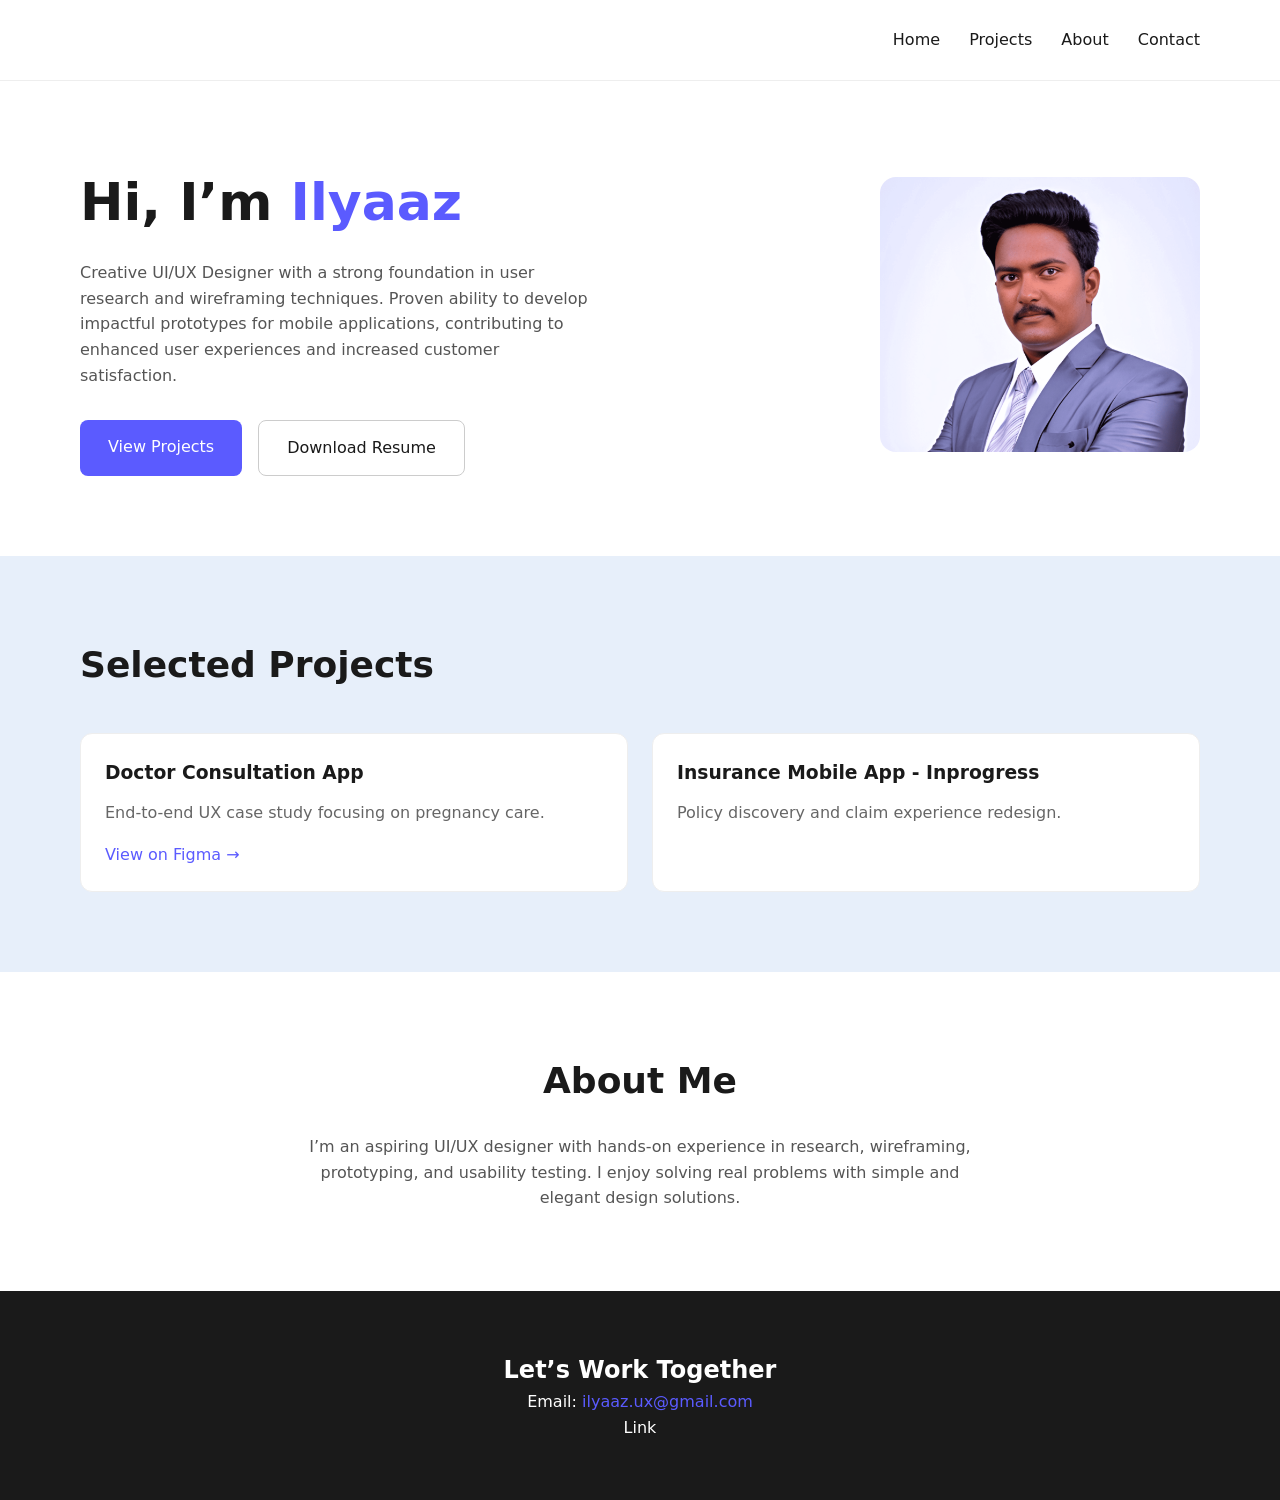
==== index.html @ bba605b6 "Add files via upload" ====
<!DOCTYPE html>
<html lang="en">
<head>
  <meta charset="UTF-8" />
  <meta name="viewport" content="width=device-width, initial-scale=1.0" />
  <title>Syed | UI/UX Designer</title>
  <link rel="stylesheet" href="index.css" />
</head>
<body>

  <!-- ===== NAVBAR ===== -->
  <header class="navbar">
    <div class="logo"> 

    <a href="my pic.png"> </a>      
    </div>
    <nav>
      <a href="#home">Home</a>
      <a href="#projects">Projects</a>
      <a href="#about">About</a>
      <a href="#contact">Contact</a>
    </nav>
  </header>

  <!-- ===== HERO ===== -->
  <section class="hero" id="home">
    <div class="hero-text">
      <h1>Hi, I’m <span>Ilyaaz</span></h1>
      <p>
        Creative UI/UX Designer with a strong foundation in user research and wireframing techniques. Proven ability to develop impactful prototypes for mobile applications, contributing to enhanced user experiences and increased customer satisfaction.
      </p>

      <div class="buttons">
        <a href="#projects" class="btn primary">View Projects</a>
        <a href="Ilyaaz-UXDesign-Resume.pdf" download class="btn secondary">Download Resume</a>
      </div>
    </div>

    <div class="hero-image">
      <img src="my pic.png" alt="Syed UI UX Designer">
    </div>
  </section>

  <!-- ===== PROJECTS ===== -->
  <section class="projects" id="projects">
    <h2>Selected Projects</h2>

    <div class="project-grid">
      <div class="project-card">
        <h3>Doctor Consultation App</h3>
        <p>End-to-end UX case study focusing on pregnancy care.</p>
        <a href="https://www.figma.com/design/pdJZaGy9d490hqopwd2ij5/New-Project?node-id=5636-28249&t=AOqD448V68WaPfXi-1" target="_blank">View on Figma →</a>
      </div>

      <div class="project-card">
        <h3>Insurance Mobile App - Inprogress</h3>
        <p>Policy discovery and claim experience redesign.</p>
      </div>

    </div>
  </section>

  <!-- ===== ABOUT ===== -->
  <section class="about" id="about">
    <h2>About Me</h2>
    <p>
      I’m an aspiring UI/UX designer with hands-on experience in research,
      wireframing, prototyping, and usability testing. I enjoy solving real
      problems with simple and elegant design solutions.
    </p>
  </section>

  <!-- ===== CONTACT ===== -->
  <footer class="contact" id="contact">
    <h2>Let’s Work Together</h2>
    <p>Email: <a href="mailto:syed@email.com">ilyaaz.ux@gmail.com</a></p>
    <p>Link</p>
  </footer>

</body>
</html>
---- index.css ----
/* ===== RESET ===== */
* {
  margin: 0;
  padding: 0;
  box-sizing: border-box;
  font-family: "Inter", system-ui, sans-serif;
}

body {
  background: #ffffff;
  color: #1a1a1a;
  line-height: 1.6;
}

/* ===== NAVBAR ===== */
.navbar {
  display: flex;
  justify-content: space-between;
  align-items: center;
  padding: 24px 80px;
  border-bottom: 1px solid #eee;
}

.logo {
  font-weight: 700;
  font-size: 20px;
}

.navbar a {
  margin-left: 24px;
  text-decoration: none;
  color: #1a1a1a;
  font-weight: 500;
}

/* ===== HERO ===== */
.hero {
  display: flex;
  align-items: center;
  justify-content: space-between;
  padding: 80px;
  gap: 60px;
}

.hero-text {
  max-width: 520px;
}

.hero-text h1 {
  font-size: 52px;
  margin-bottom: 16px;
}

.hero-text span {
  color: #5b5bff;
}

.hero-text p {
  color: #555;
  margin-bottom: 32px;
}

/* Buttons */
.buttons {
  display: flex;
  gap: 16px;
}

.btn {
  padding: 14px 28px;
  border-radius: 8px;
  text-decoration: none;
  font-weight: 500;
}

.primary {
  background: #5b5bff;
  color: #fff;
}

.secondary {
  border: 1px solid #ccc;
  color: #1a1a1a;
}

/* Hero Image */
.hero-image img {
  width: 320px;
  border-radius: 16px;
}

/* ===== PROJECTS ===== */
.projects {
  padding: 80px;
  background: #E7EFFA;
}

.projects h2 {
  font-size: 36px;
  margin-bottom: 40px;
}

.project-grid {
  display: grid;
  grid-template-columns: repeat(auto-fit, minmax(260px, 1fr));
  gap: 24px;
}

.project-card{
  background: #fff;
  padding: 24px;
  border-radius: 12px;
  border: 1px solid #eee;
}

.project-card h3 {
  margin-bottom: 12px;
}

.project-card p {
  color: #666;
  margin-bottom: 16px;
}

.project-card a {
  text-decoration: none;
  color: #5b5bff;
  font-weight: 500;
}

/* ===== ABOUT ===== */
.about {
  padding: 80px;
  text-align: center;
}

.about h2 {
  font-size: 36px;
  margin-bottom: 24px;
}

.about p {
  max-width: 700px;
  margin: auto;
  color: #555;
}

/* ===== CONTACT ===== */
.contact {
  padding: 60px;
  background: #1a1a1a;
  color: #fff;
  text-align: center;
}

.contact a {
  color: #5b5bff;
  text-decoration: none;
}

/* ===== RESPONSIVE ===== */
@media (max-width: 900px) {
  .hero {
    flex-direction: column-reverse;
    text-align: center;
  }

  .navbar {
    padding: 24px;
  }

  .hero,
  .projects,
  .about {
    padding: 60px 24px;
  }
}
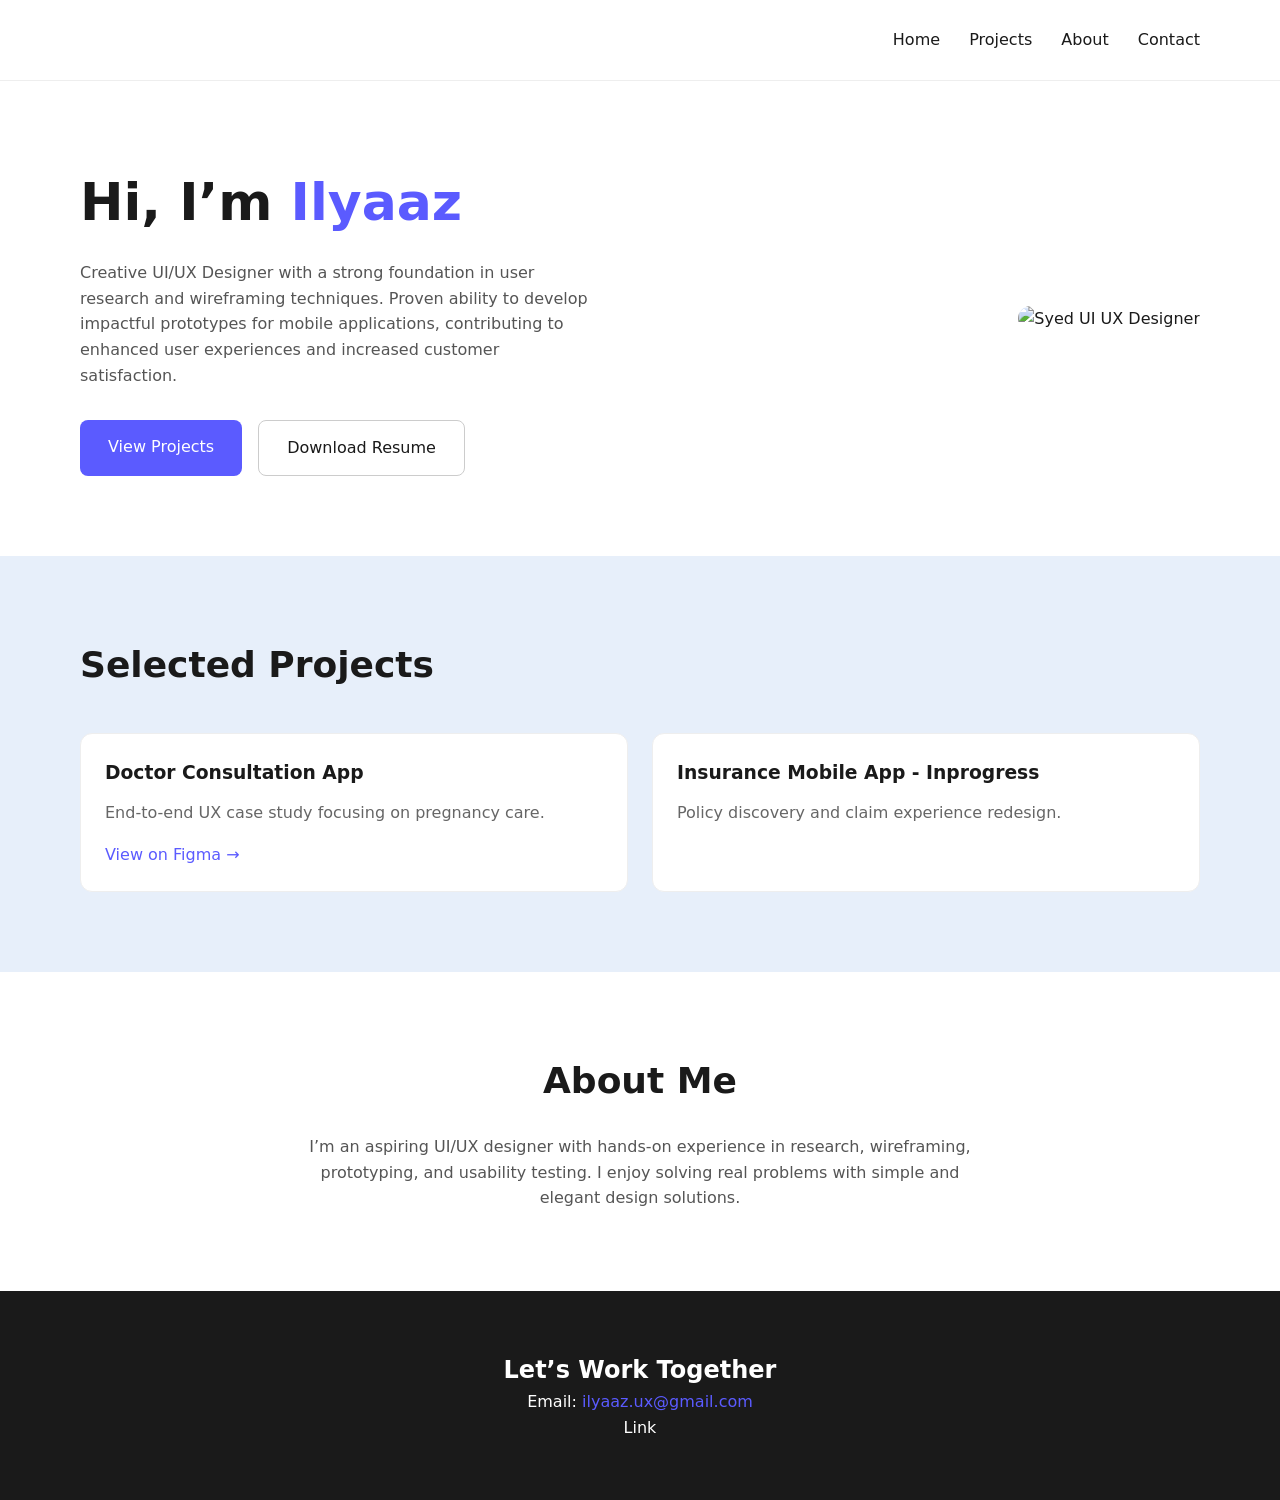
==== commit fef5c9da: "Add files via upload" ====
--- a/index.html
+++ b/index.html
@@ -12,7 +12,7 @@
   <header class="navbar">
     <div class="logo"> 
 
-    <a href="my pic.png"> </a>      
+    <a href="TRANSPARENTPIC.png"> </a>      
     </div>
     <nav>
       <a href="#home">Home</a>
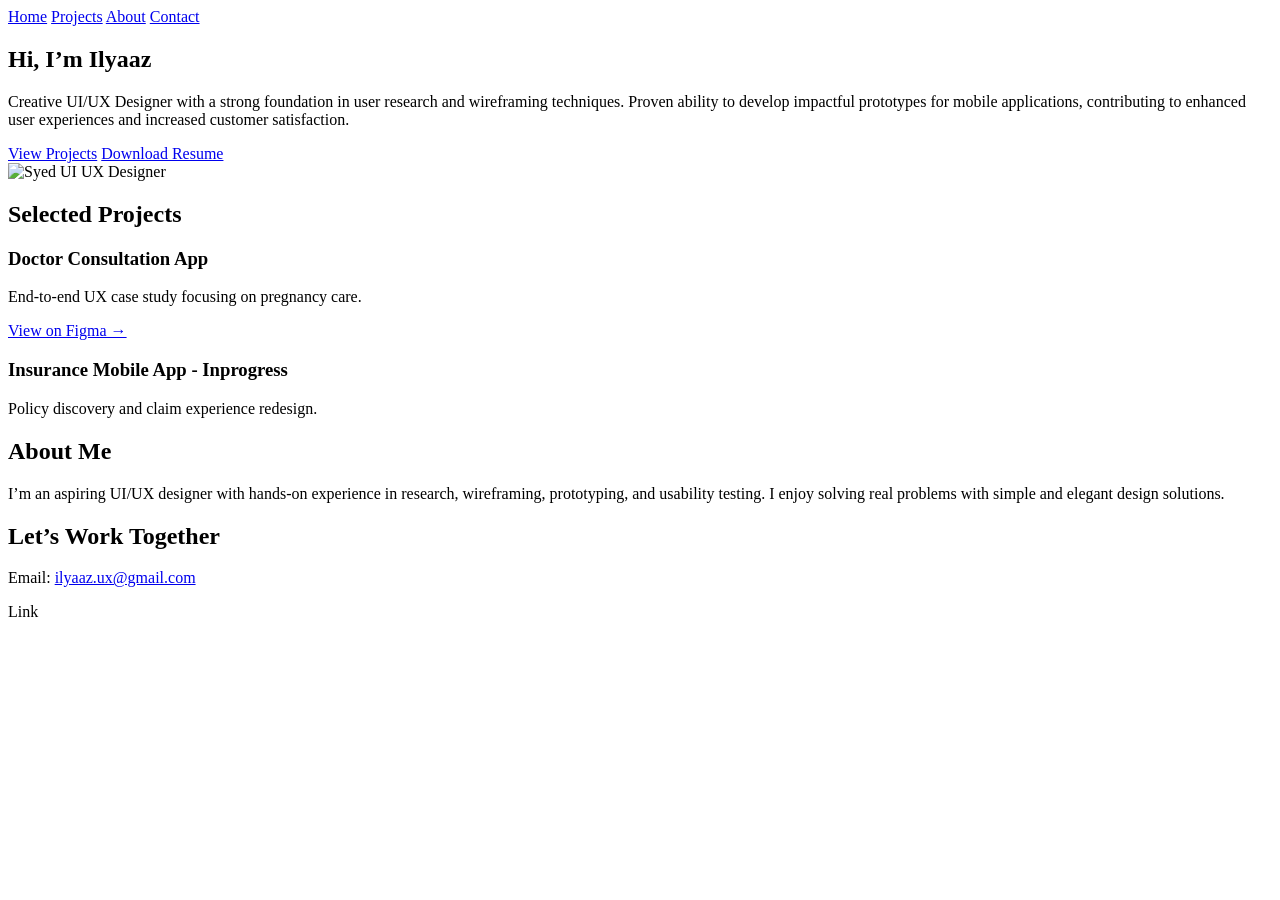
==== commit 84f1c6ee: "Add files via upload" ====
--- a/index.html
+++ b/index.html
@@ -4,7 +4,9 @@
   <meta charset="UTF-8" />
   <meta name="viewport" content="width=device-width, initial-scale=1.0" />
   <title>Syed | UI/UX Designer</title>
-  <link rel="stylesheet" href="index.css" />
+<!--<link rel="stylesheet" href="index.css" />--> 
+  <link rel="stylesheet" href="https://ilyaazdesign.com/css/main.css">
+
 </head>
 <body>
 
@@ -12,7 +14,7 @@
   <header class="navbar">
     <div class="logo"> 
 
-    <a href="TRANSPARENTPIC.png"> </a>      
+    <a href="myphoto.png"> </a>      
     </div>
     <nav>
       <a href="#home">Home</a>
@@ -32,12 +34,12 @@
 
       <div class="buttons">
         <a href="#projects" class="btn primary">View Projects</a>
-        <a href="Ilyaaz-UXDesign-Resume.pdf" download class="btn secondary">Download Resume</a>
+        <a href="Ilyaaz_resume.pdf" download class="btn secondary">Download Resume</a>
       </div>
     </div>
 
     <div class="hero-image">
-      <img src="my pic.png" alt="Syed UI UX Designer">
+      <img src="myphoto.png" alt="Syed UI UX Designer">
     </div>
   </section>
 
--- a/index.css
+++ b/index.css
@@ -7,8 +7,8 @@
 }
 
 body {
-  background: #ffffff;
-  color: #1a1a1a;
+  background: #BBB0A9;
+  color: #ffffff;
   line-height: 1.6;
 }
 
@@ -29,7 +29,7 @@
 .navbar a {
   margin-left: 24px;
   text-decoration: none;
-  color: #1a1a1a;
+  color: #ffffff;
   font-weight: 500;
 }
 
@@ -52,11 +52,11 @@
 }
 
 .hero-text span {
-  color: #5b5bff;
+  color: #664C35;
 }
 
 .hero-text p {
-  color: #555;
+  color: #ffffff;
   margin-bottom: 32px;
 }
 
@@ -74,13 +74,13 @@
 }
 
 .primary {
-  background: #5b5bff;
+  background: #664C35;
   color: #fff;
 }
 
 .secondary {
   border: 1px solid #ccc;
-  color: #1a1a1a;
+  color: #ffffff;
 }
 
 /* Hero Image */
@@ -92,7 +92,7 @@
 /* ===== PROJECTS ===== */
 .projects {
   padding: 80px;
-  background: #E7EFFA;
+  background: #EEE6E6;
 }
 
 .projects h2 {
@@ -107,10 +107,11 @@
 }
 
 .project-card{
-  background: #fff;
+  background: #CCBEB1;
   padding: 24px;
   border-radius: 12px;
-  border: 1px solid #eee;
+  border: 1px solid #;
+  color:#664C35;
 }
 
 .project-card h3 {
@@ -118,13 +119,13 @@
 }
 
 .project-card p {
-  color: #666;
+  color: #000000;
   margin-bottom: 16px;
 }
 
 .project-card a {
   text-decoration: none;
-  color: #5b5bff;
+  color: #2FC414;
   font-weight: 500;
 }
 
@@ -142,19 +143,19 @@
 .about p {
   max-width: 700px;
   margin: auto;
-  color: #555;
+  color: #ffffff;
 }
 
 /* ===== CONTACT ===== */
 .contact {
   padding: 60px;
-  background: #1a1a1a;
+  background: #000000;
   color: #fff;
   text-align: center;
 }
 
 .contact a {
-  color: #5b5bff;
+  color: #2FC414;
   text-decoration: none;
 }
 
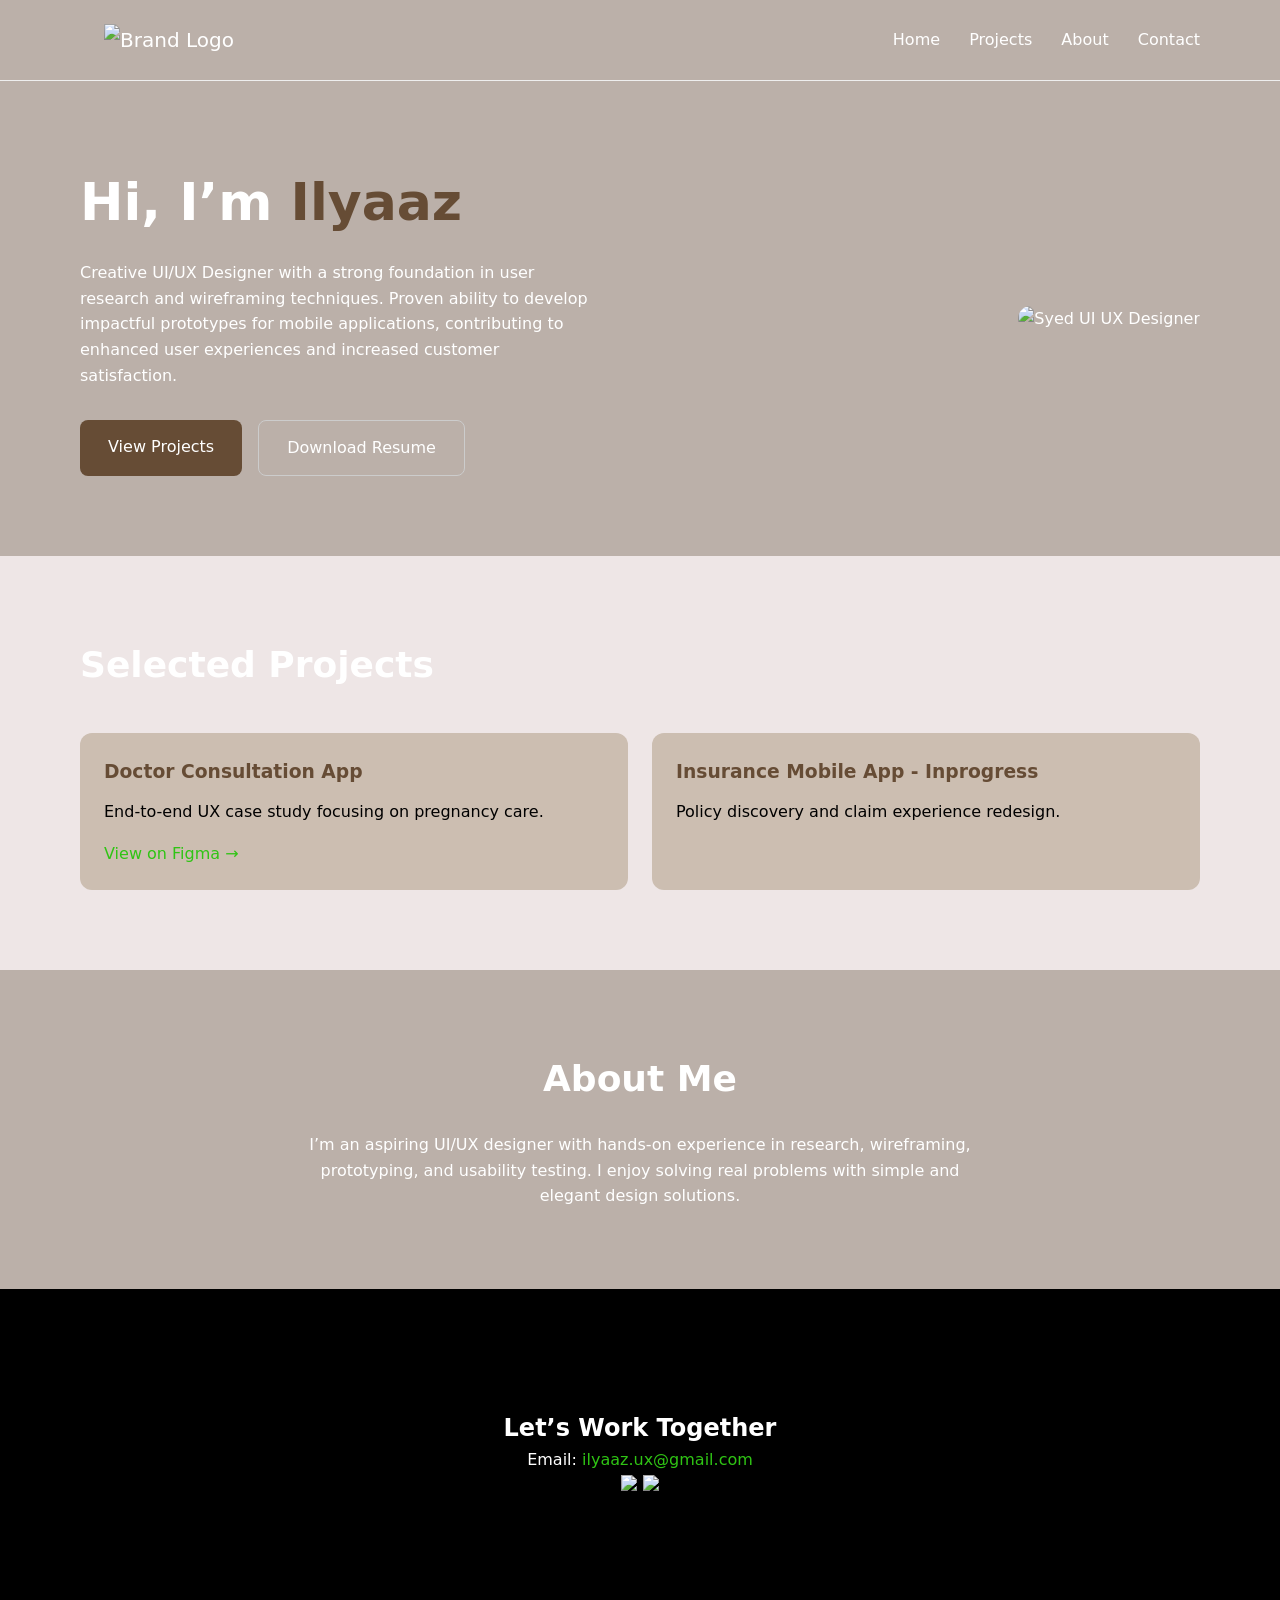
==== commit adf8fd16: "Add files via upload" ====
--- a/index.html
+++ b/index.html
@@ -3,26 +3,43 @@
 <head>
   <meta charset="UTF-8" />
   <meta name="viewport" content="width=device-width, initial-scale=1.0" />
-  <title>Syed | UI/UX Designer</title>
-<!--<link rel="stylesheet" href="index.css" />--> 
-  <link rel="stylesheet" href="https://ilyaazdesign.com/css/main.css">
+  <title>Ilyaaz Design</title>
+  <link rel="stylesheet" href="index.css" />
 
 </head>
 <body>
 
-  <!-- ===== NAVBAR ===== -->
-  <header class="navbar">
-    <div class="logo"> 
+   
+     <!-- ===== NAVBAR ===== -->
 
-    <a href="myphoto.png"> </a>      
-    </div>
-    <nav>
+<!-- ===== NAVBAR ===== -->
+<header class="navbar sticky">
+
+  <!-- LOGO -->
+  <div class="logo">
+    <a href="#home">
+      <img src="ID LOGO.png" alt="Brand Logo" class="logo-animate">
+    </a>
+  </div>
+
+  <!-- NAV LINKS -->
+  <nav class="nav-links">
+    <a href="#home">Home</a>
+    <a href="#projects">Projects</a>
+    <a href="#about">About</a>
+    <a href="#contact">Contact</a>
+  </nav>
+
+</header>
+
+  <!-- <nav>
       <a href="#home">Home</a>
       <a href="#projects">Projects</a>
       <a href="#about">About</a>
       <a href="#contact">Contact</a>
     </nav>
-  </header>
+
+ 
 
   <!-- ===== HERO ===== -->
   <section class="hero" id="home">
@@ -51,7 +68,9 @@
       <div class="project-card">
         <h3>Doctor Consultation App</h3>
         <p>End-to-end UX case study focusing on pregnancy care.</p>
-        <a href="https://www.figma.com/design/pdJZaGy9d490hqopwd2ij5/New-Project?node-id=5636-28249&t=AOqD448V68WaPfXi-1" target="_blank">View on Figma →</a>
+         <div class="cta-wrap">
+          <a href="https://www.figma.com/design/pdJZaGy9d490hqopwd2ij5/New-Project?node-id=5636-28249&t=AOqD448V68WaPfXi-1" target="_blank">View on Figma →</a>
+         </div>
       </div>
 
       <div class="project-card">
@@ -73,10 +92,25 @@
   </section>
 
   <!-- ===== CONTACT ===== -->
-  <footer class="contact" id="contact">
-    <h2>Let’s Work Together</h2>
-    <p>Email: <a href="mailto:syed@email.com">ilyaaz.ux@gmail.com</a></p>
-    <p>Link</p>
+  <footer class="contact">
+    <section class="contact">
+  <h2>Let’s Work Together</h2>
+
+  <p>Email: 
+    <a href="mailto:ilyaaz.ux@gmail.com">ilyaaz.ux@gmail.com</a>
+  </p>
+
+  <div class="social-links">
+    <a href="https://www.behance.net/ilyaazdesign" target="_blank" class="icon behance">
+      <img src="Behance-logo.webp" />
+    </a>
+
+    <a href="https://medium.com/@ilyaaz.ux" target="_blank" class="icon medium">
+      <img src="Medium logo.png" />
+    </a>
+  </div>
+</section>
+
   </footer>
 
 </body>
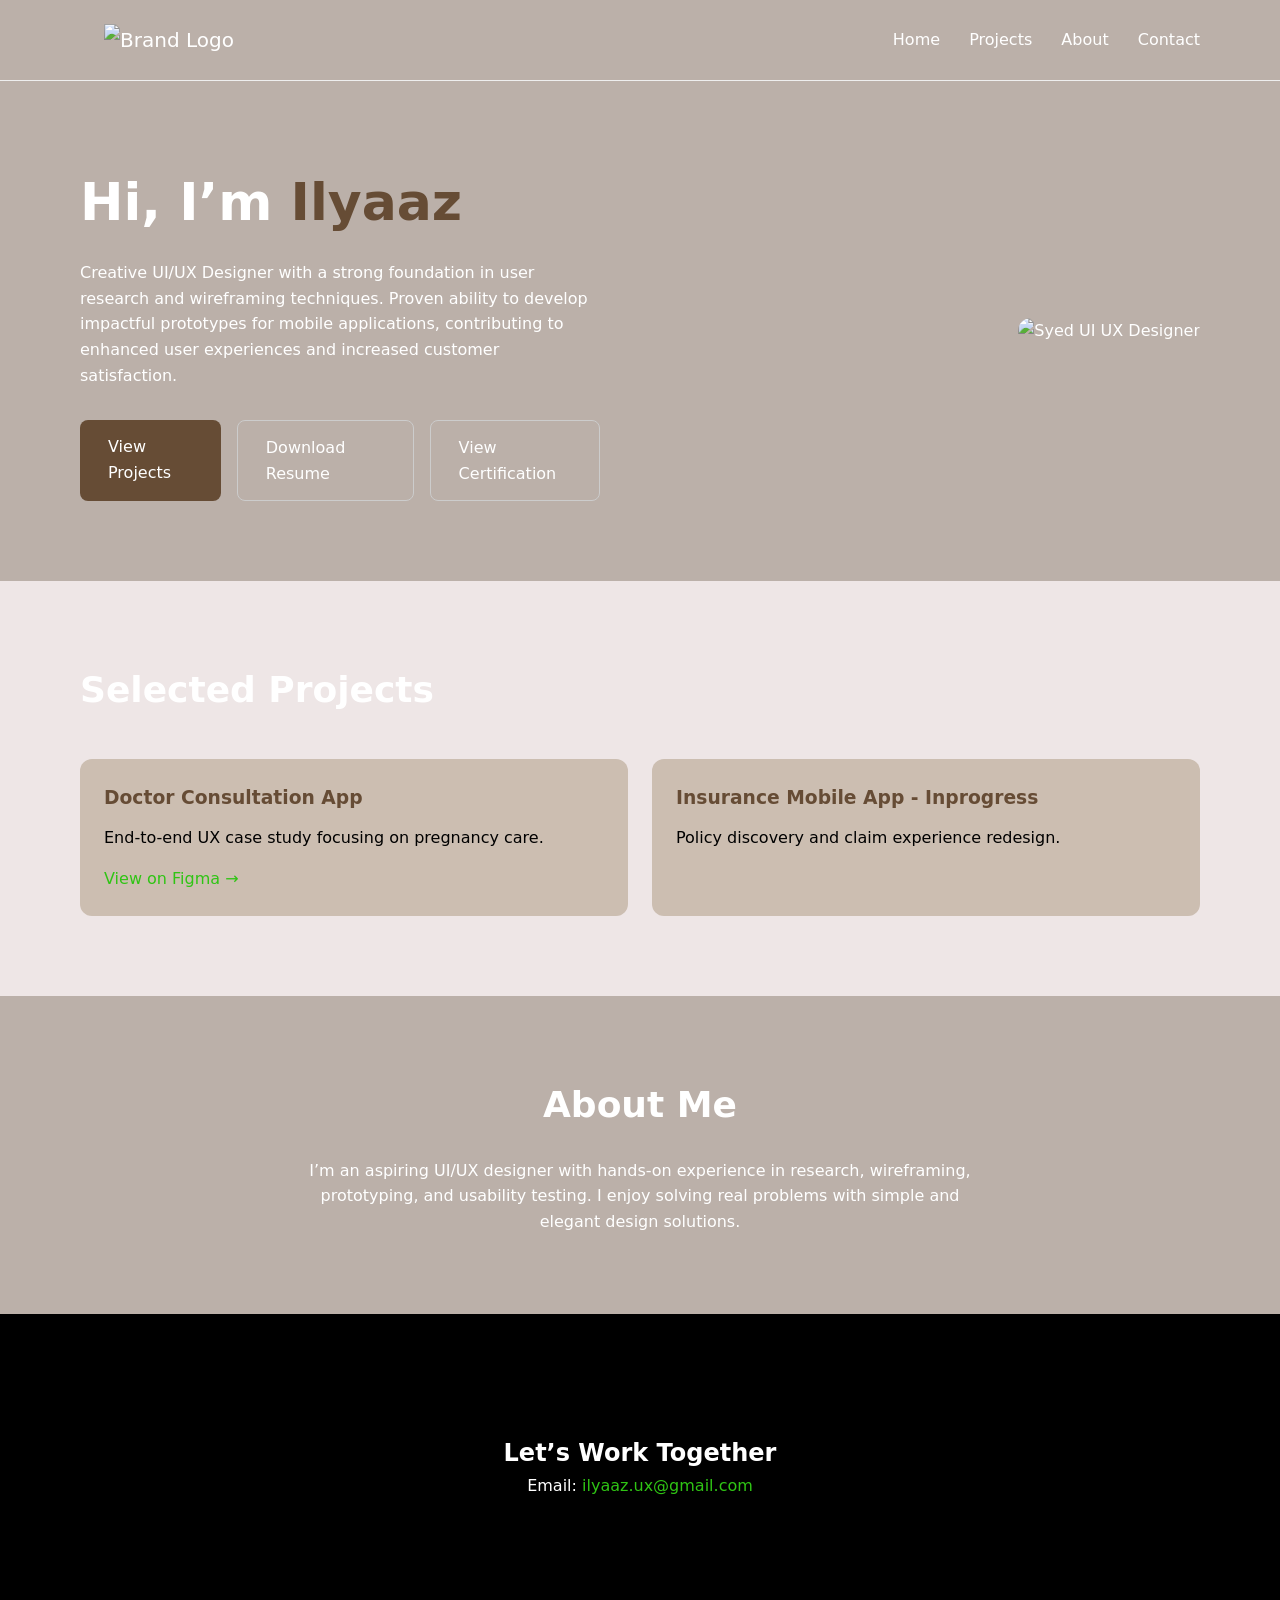
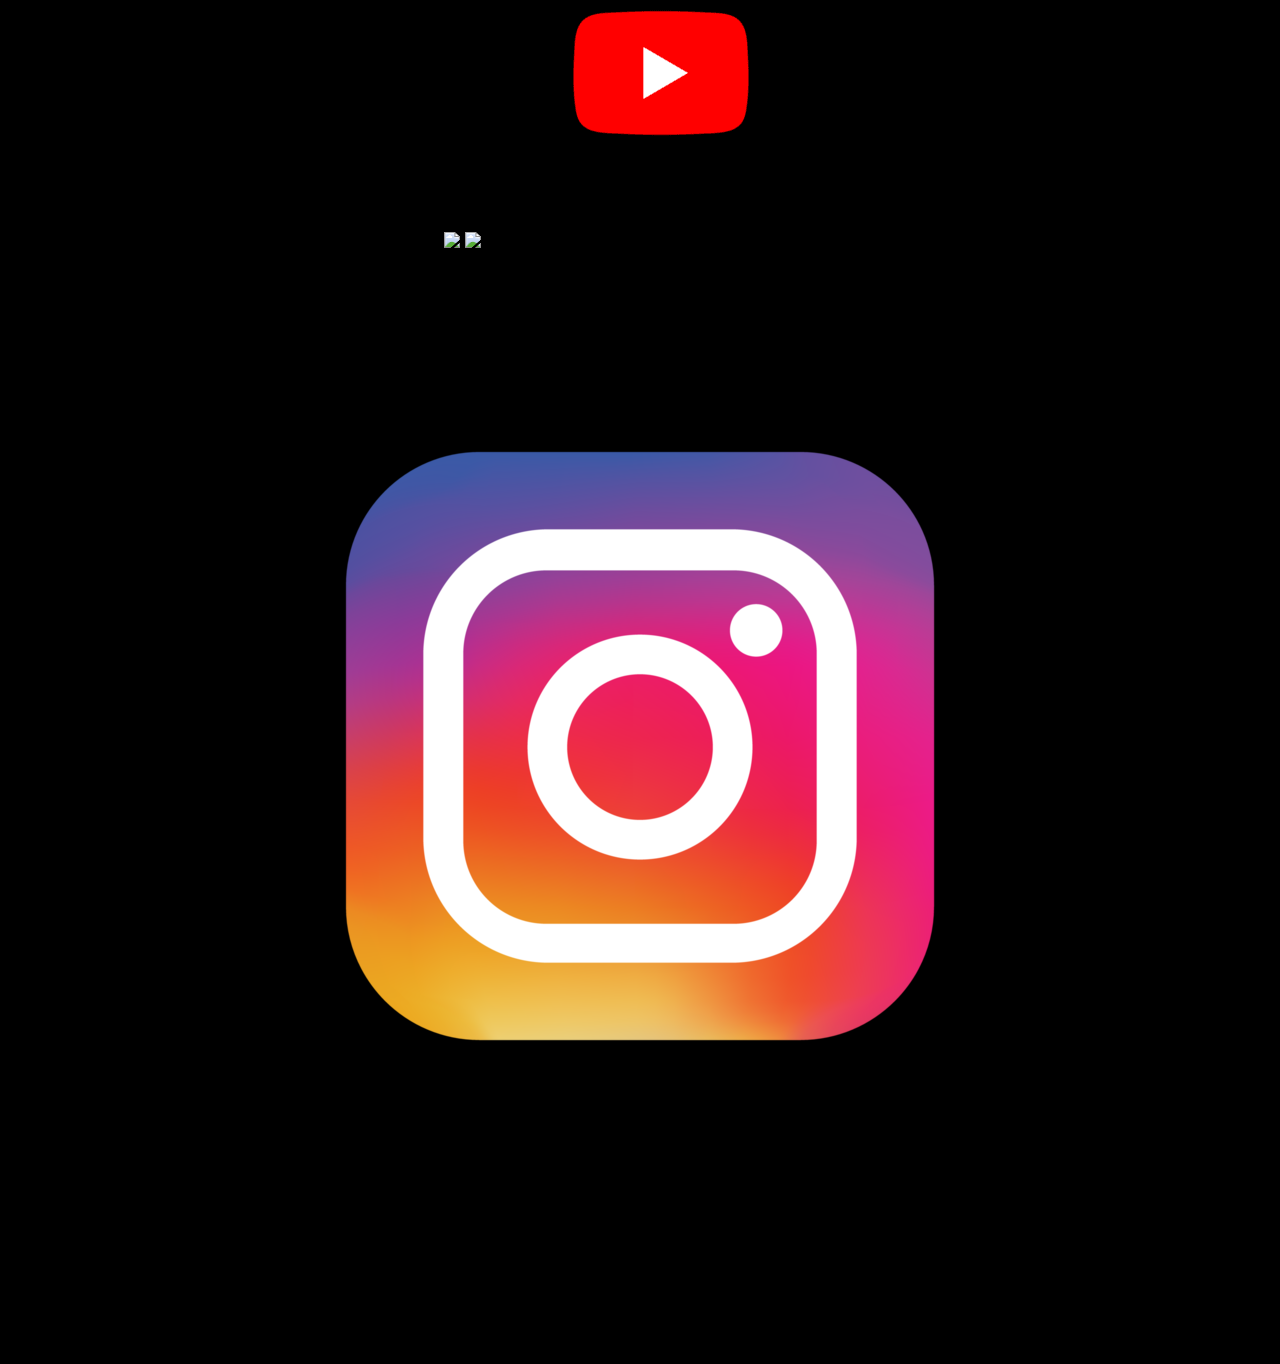
==== commit acbb9206: "Add files via upload" ====
--- a/index.html
+++ b/index.html
@@ -51,7 +51,8 @@
 
       <div class="buttons">
         <a href="#projects" class="btn primary">View Projects</a>
-        <a href="Ilyaaz_resume.pdf" download class="btn secondary">Download Resume</a>
+        <a href="ILYAAZ_UIUX.pdf" download class="btn secondary">Download Resume</a>
+        <a href="HCL GUVI Certification - 1565930S061J7577bO.png" download class="btn secondary">View Certification</a>
       </div>
     </div>
 
@@ -108,6 +109,15 @@
     <a href="https://medium.com/@ilyaaz.ux" target="_blank" class="icon medium">
       <img src="Medium logo.png" />
     </a>
+
+    <a href="https://www.youtube.com/@Ilyaaz_design" target="_blank" class="icon YT">
+      <img src="YT.png" />
+    </a>
+
+    <a href="https://www.instagram.com/ilyaaz_ux/" target="_blank" class="icon insta">
+      <img src="Insta-logo.webp" />
+    </a>
+
   </div>
 </section>
 
